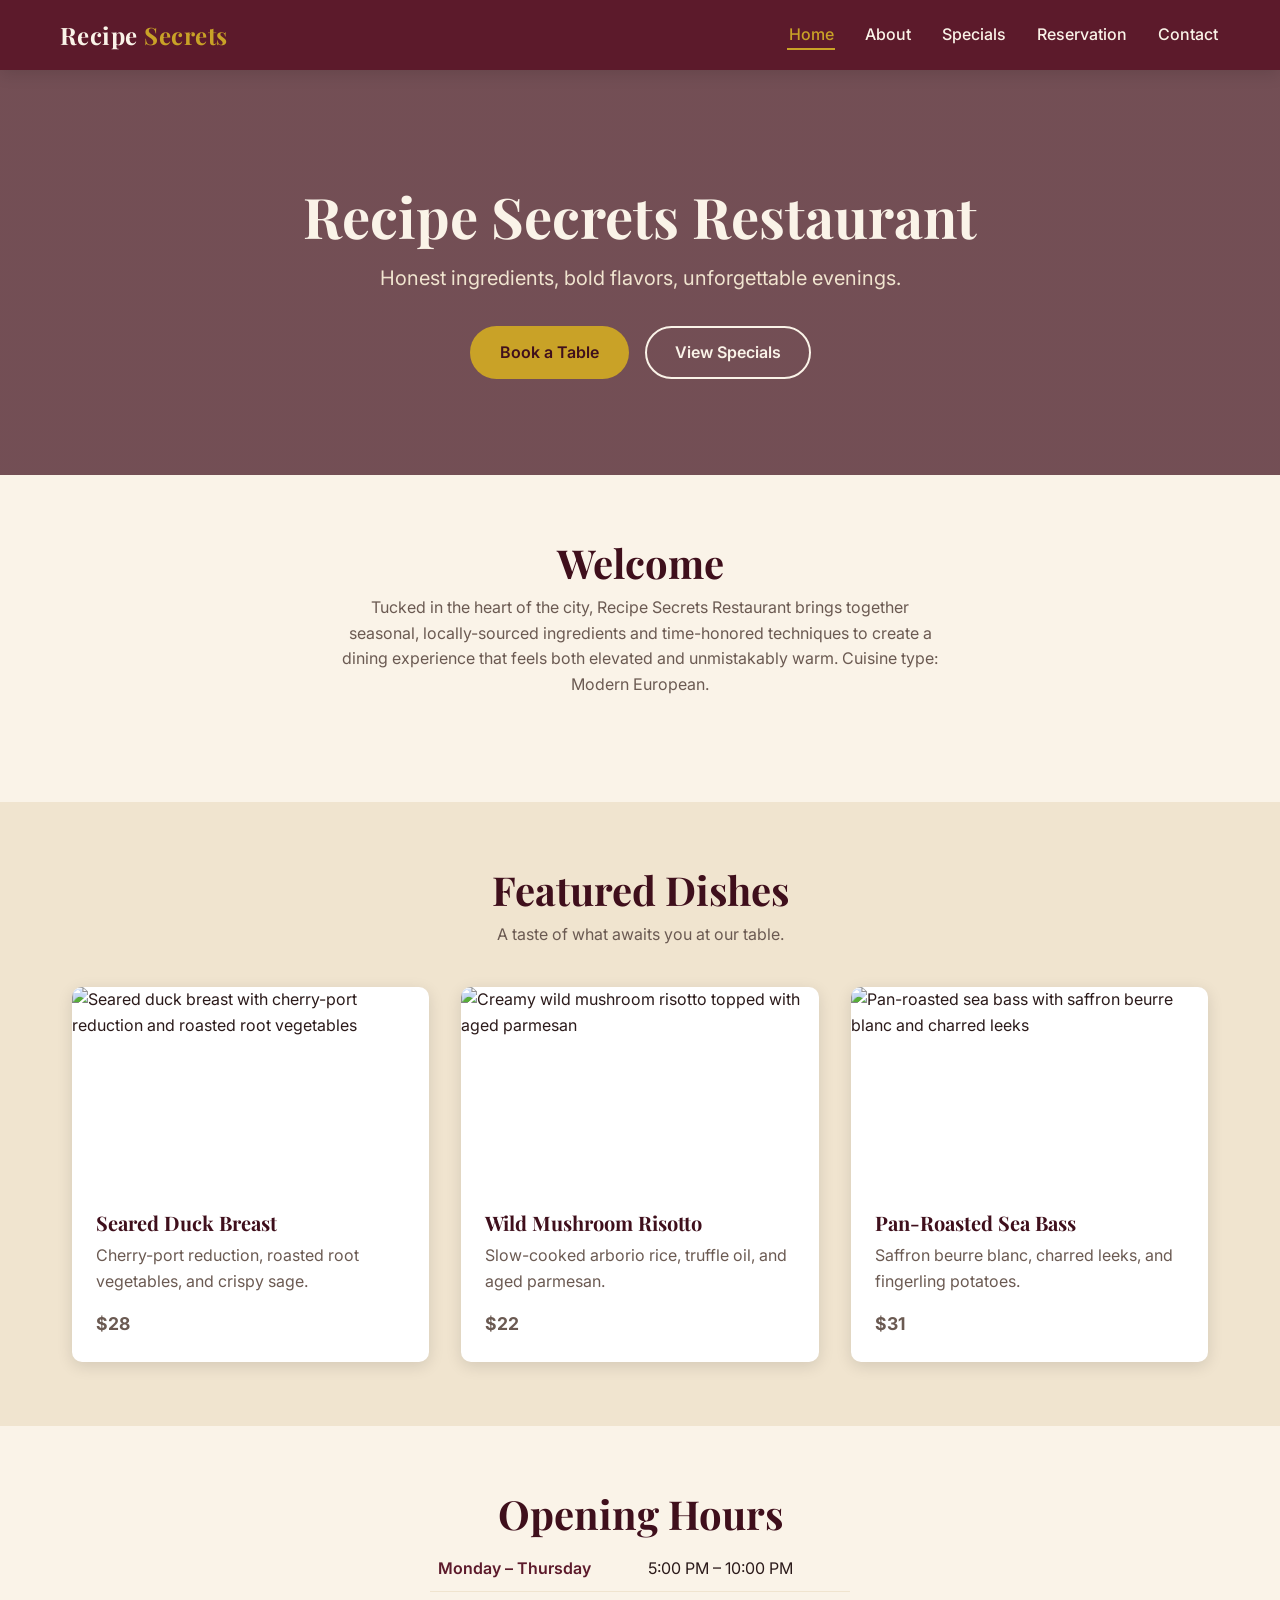
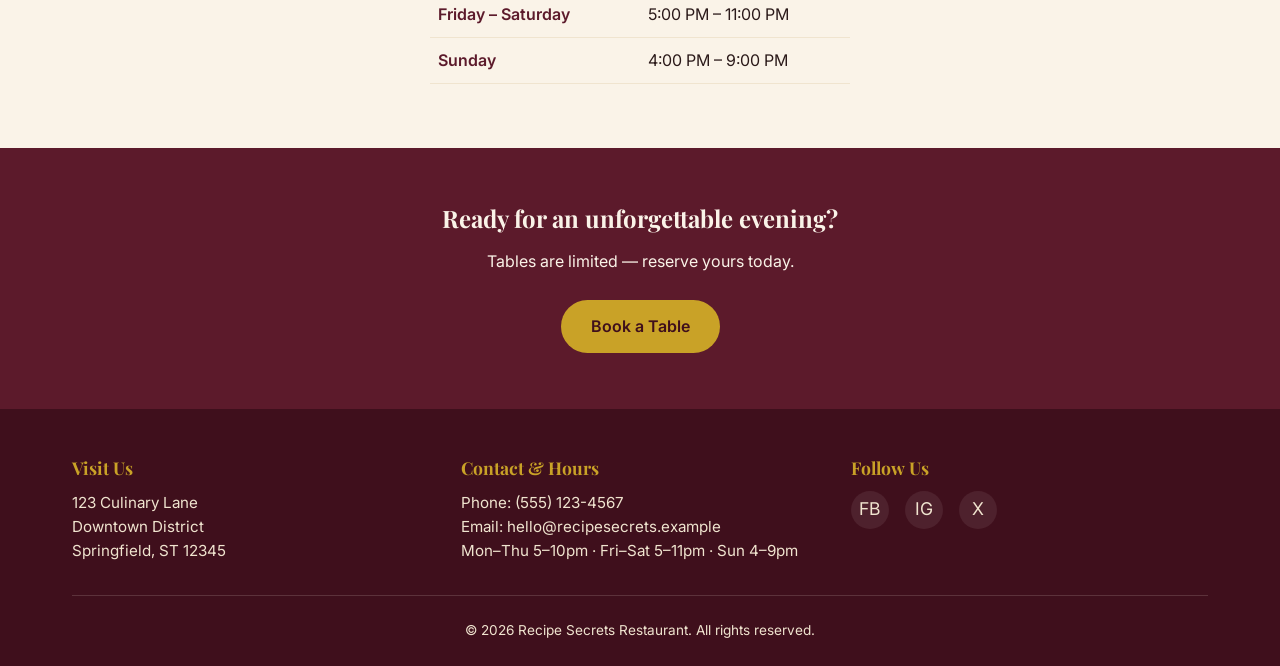
==== index.html @ 724ade4c "Initial commit: Recipe Secrets Restaurant website Add 5-page static site (home, about, specials, res" ====
<!DOCTYPE html>
<html lang="en">
<head>
  <meta charset="UTF-8" />
  <meta name="viewport" content="width=device-width, initial-scale=1.0" />
  <title>Recipe Secrets Restaurant | Fine Dining & Reservations</title>
  <meta
    name="description"
    content="Recipe Secrets Restaurant offers warm, upscale dining with seasonal dishes. View our specials, book a table, or learn our story."
  />
  <link rel="icon" href="data:image/svg+xml,<svg xmlns=%22http://www.w3.org/2000/svg%22 viewBox=%220 0 100 100%22><text y=%22.9em%22 font-size=%2290%22>🍽️</text></svg>" />
  <!-- TODO: replace favicon placeholder with a real brand icon (favicon.ico in root) -->
  <link rel="preconnect" href="https://fonts.googleapis.com" />
  <link rel="preconnect" href="https://fonts.gstatic.com" crossorigin />
  <link
    href="https://fonts.googleapis.com/css2?family=Playfair+Display:wght@600;700&family=Inter:wght@400;500;600;700&display=swap"
    rel="stylesheet"
  />
  <link rel="stylesheet" href="css/styles.css" />
</head>
<body>
  <a class="skip-link" href="#main-content">Skip to main content</a>

  <header class="site-header">
    <div class="nav-wrapper">
      <a href="index.html" class="logo">Recipe <span>Secrets</span></a>
      <button class="nav-toggle" aria-label="Toggle navigation menu" aria-expanded="false" aria-controls="main-nav">
        <span class="bar"></span>
        <span class="bar"></span>
        <span class="bar"></span>
      </button>
      <nav class="main-nav" id="main-nav" aria-label="Primary">
        <ul>
          <li><a href="index.html" aria-current="page">Home</a></li>
          <li><a href="about.html">About</a></li>
          <li><a href="specials.html">Specials</a></li>
          <li><a href="reservation.html">Reservation</a></li>
          <li><a href="contact.html">Contact</a></li>
        </ul>
      </nav>
    </div>
    <div class="nav-backdrop"></div>
  </header>

  <main id="main-content">
    <!-- Hero -->
    <section class="hero">
      <div class="hero-content">
        <h1>Recipe Secrets Restaurant</h1>
        <p class="tagline"><!-- TODO: replace --> Honest ingredients, bold flavors, unforgettable evenings.</p>
        <div class="hero-actions">
          <a href="reservation.html" class="btn btn-primary">Book a Table</a>
          <a href="specials.html" class="btn btn-secondary">View Specials</a>
        </div>
      </div>
    </section>

    <!-- Intro -->
    <section>
      <div class="container">
        <h2 class="section-title">Welcome</h2>
        <p class="section-subtitle">
          <!-- TODO: replace -->
          Tucked in the heart of the city, Recipe Secrets Restaurant brings together seasonal, locally-sourced
          ingredients and time-honored techniques to create a dining experience that feels both elevated and
          unmistakably warm. Cuisine type: <!-- TODO: replace --> Modern European.
        </p>
      </div>
    </section>

    <!-- Featured dishes -->
    <section class="alt-bg">
      <div class="container">
        <h2 class="section-title">Featured Dishes</h2>
        <p class="section-subtitle">A taste of what awaits you at our table.</p>
        <div class="card-grid">
          <article class="card">
            <img
              src="https://images.unsplash.com/photo-1544025162-d76694265947?auto=format&fit=crop&w=800&q=80"
              alt="Seared duck breast with cherry-port reduction and roasted root vegetables"
              loading="lazy"
            />
            <div class="card-body">
              <h3>Seared Duck Breast</h3>
              <p>Cherry-port reduction, roasted root vegetables, and crispy sage.</p>
              <p class="card-price">$28</p>
            </div>
          </article>
          <article class="card">
            <img
              src="https://images.unsplash.com/photo-1476124369491-e7addf5db371?auto=format&fit=crop&w=800&q=80"
              alt="Creamy wild mushroom risotto topped with aged parmesan"
              loading="lazy"
            />
            <div class="card-body">
              <h3>Wild Mushroom Risotto</h3>
              <p>Slow-cooked arborio rice, truffle oil, and aged parmesan.</p>
              <p class="card-price">$22</p>
            </div>
          </article>
          <article class="card">
            <img
              src="https://images.unsplash.com/photo-1467003909585-2f8a72700288?auto=format&fit=crop&w=800&q=80"
              alt="Pan-roasted sea bass with saffron beurre blanc and charred leeks"
              loading="lazy"
            />
            <div class="card-body">
              <h3>Pan-Roasted Sea Bass</h3>
              <p>Saffron beurre blanc, charred leeks, and fingerling potatoes.</p>
              <p class="card-price">$31</p>
            </div>
          </article>
        </div>
      </div>
    </section>

    <!-- Opening hours -->
    <section>
      <div class="container">
        <h2 class="section-title">Opening Hours</h2>
        <table class="hours-table">
          <tbody>
            <!-- TODO: replace -->
            <tr><th>Monday – Thursday</th><td>5:00 PM – 10:00 PM</td></tr>
            <tr><th>Friday – Saturday</th><td>5:00 PM – 11:00 PM</td></tr>
            <tr><th>Sunday</th><td>4:00 PM – 9:00 PM</td></tr>
          </tbody>
        </table>
      </div>
    </section>

    <!-- CTA -->
    <section class="cta-band">
      <h2>Ready for an unforgettable evening?</h2>
      <p>Tables are limited — reserve yours today.</p>
      <br />
      <a href="reservation.html" class="btn btn-primary">Book a Table</a>
    </section>
  </main>

  <footer class="site-footer">
    <div class="container">
      <div class="footer-grid">
        <div>
          <h3>Visit Us</h3>
          <!-- TODO: replace -->
          <address>
            123 Culinary Lane<br />
            Downtown District<br />
            Springfield, ST 12345
          </address>
        </div>
        <div>
          <h3>Contact & Hours</h3>
          <!-- TODO: replace -->
          <p>Phone: (555) 123-4567</p>
          <p>Email: hello@recipesecrets.example</p>
          <p>Mon–Thu 5–10pm · Fri–Sat 5–11pm · Sun 4–9pm</p>
        </div>
        <div>
          <h3>Follow Us</h3>
          <div class="social-links">
            <!-- TODO: replace with real social links -->
            <a href="#" aria-label="Facebook">FB</a>
            <a href="#" aria-label="Instagram">IG</a>
            <a href="#" aria-label="Twitter / X">X</a>
          </div>
        </div>
      </div>
      <div class="footer-bottom">
        <p>&copy; <span id="copyright-year">2026</span> Recipe Secrets Restaurant. All rights reserved.</p>
      </div>
    </div>
  </footer>

  <script src="js/main.js"></script>
</body>
</html>
---- css/styles.css ----
/* =========================================================
   Recipe Secrets Restaurant — shared stylesheet
   Palette: deep burgundy, cream, gold accent
   Headings: Playfair Display (serif) | Body: Inter (sans-serif)
   ========================================================= */

:root {
  --color-burgundy: #5c1a2b;
  --color-burgundy-dark: #3f0f1c;
  --color-cream: #faf3e8;
  --color-cream-dark: #f0e4cf;
  --color-gold: #c9a227;
  --color-gold-light: #e3c767;
  --color-text: #2b1a1a;
  --color-text-light: #6b5a52;
  --color-white: #ffffff;

  --font-heading: "Playfair Display", Georgia, serif;
  --font-body: "Inter", Arial, sans-serif;

  --max-width: 1200px;
  --radius: 10px;
  --shadow: 0 4px 16px rgba(0, 0, 0, 0.12);
}

/* ---------- Reset ---------- */
* {
  margin: 0;
  padding: 0;
  box-sizing: border-box;
}

html {
  scroll-behavior: smooth;
}

body {
  font-family: var(--font-body);
  color: var(--color-text);
  background-color: var(--color-cream);
  line-height: 1.6;
}

img {
  max-width: 100%;
  display: block;
}

a {
  color: inherit;
  text-decoration: none;
}

ul {
  list-style: none;
}

h1,
h2,
h3,
h4 {
  font-family: var(--font-heading);
  line-height: 1.2;
  color: var(--color-burgundy-dark);
}

.container {
  max-width: var(--max-width);
  margin: 0 auto;
  padding: 0 1.25rem;
}

/* ---------- Skip link (accessibility) ---------- */
.skip-link {
  position: absolute;
  left: -999px;
  top: 0;
  background: var(--color-gold);
  color: var(--color-burgundy-dark);
  padding: 0.5rem 1rem;
  z-index: 1000;
  font-weight: 600;
}

.skip-link:focus {
  left: 0;
}

/* ---------- Buttons ---------- */
.btn {
  display: inline-block;
  padding: 0.75rem 1.75rem;
  border-radius: 999px;
  font-weight: 600;
  font-family: var(--font-body);
  border: 2px solid transparent;
  cursor: pointer;
  transition: transform 0.15s ease, box-shadow 0.15s ease, background-color 0.15s ease, color 0.15s ease;
  font-size: 1rem;
}

.btn:hover,
.btn:focus-visible {
  transform: translateY(-2px);
  box-shadow: var(--shadow);
}

.btn-primary {
  background-color: var(--color-gold);
  color: var(--color-burgundy-dark);
}

.btn-primary:hover,
.btn-primary:focus-visible {
  background-color: var(--color-gold-light);
}

.btn-secondary {
  background-color: transparent;
  border-color: var(--color-cream);
  color: var(--color-cream);
}

.btn-secondary:hover,
.btn-secondary:focus-visible {
  background-color: var(--color-cream);
  color: var(--color-burgundy-dark);
}

/* ---------- Header / Nav ---------- */
.site-header {
  background-color: var(--color-burgundy);
  position: sticky;
  top: 0;
  z-index: 500;
  box-shadow: var(--shadow);
}

.nav-wrapper {
  display: flex;
  align-items: center;
  justify-content: space-between;
  padding: 1rem 1.25rem;
  max-width: var(--max-width);
  margin: 0 auto;
}

.logo {
  font-family: var(--font-heading);
  font-size: 1.5rem;
  color: var(--color-cream);
  font-weight: 700;
  letter-spacing: 0.02em;
}

.logo span {
  color: var(--color-gold);
}

.nav-toggle {
  display: none;
  flex-direction: column;
  justify-content: center;
  gap: 5px;
  background: none;
  border: none;
  cursor: pointer;
  padding: 0.5rem;
  z-index: 600;
}

.nav-toggle .bar {
  width: 26px;
  height: 3px;
  background-color: var(--color-cream);
  border-radius: 2px;
  transition: transform 0.2s ease, opacity 0.2s ease;
}

.nav-toggle[aria-expanded="true"] .bar:nth-child(1) {
  transform: translateY(8px) rotate(45deg);
}

.nav-toggle[aria-expanded="true"] .bar:nth-child(2) {
  opacity: 0;
}

.nav-toggle[aria-expanded="true"] .bar:nth-child(3) {
  transform: translateY(-8px) rotate(-45deg);
}

.main-nav ul {
  display: flex;
  gap: 1.75rem;
}

.main-nav a {
  color: var(--color-cream);
  font-weight: 500;
  padding: 0.25rem 0.1rem;
  border-bottom: 2px solid transparent;
  transition: border-color 0.15s ease, color 0.15s ease;
}

.main-nav a:hover,
.main-nav a:focus-visible {
  color: var(--color-gold-light);
}

.main-nav a[aria-current="page"] {
  color: var(--color-gold);
  border-bottom-color: var(--color-gold);
}

@media (max-width: 767px) {
  .nav-toggle {
    display: flex;
  }

  .main-nav {
    position: fixed;
    top: 0;
    right: 0;
    height: 100vh;
    width: min(75vw, 300px);
    background-color: var(--color-burgundy-dark);
    transform: translateX(100%);
    transition: transform 0.25s ease;
    padding: 5rem 1.5rem 2rem;
  }

  .main-nav.is-open {
    transform: translateX(0);
  }

  .main-nav ul {
    flex-direction: column;
    gap: 1.5rem;
  }

  .nav-backdrop {
    position: fixed;
    inset: 0;
    background: rgba(0, 0, 0, 0.5);
    opacity: 0;
    pointer-events: none;
    transition: opacity 0.25s ease;
    z-index: 400;
  }

  .nav-backdrop.is-visible {
    opacity: 1;
    pointer-events: auto;
  }
}

/* ---------- Hero ---------- */
.hero {
  position: relative;
  color: var(--color-cream);
  background: linear-gradient(rgba(63, 15, 28, 0.72), rgba(63, 15, 28, 0.72)),
    url("https://images.unsplash.com/photo-1517248135467-4c7edcad34c4?auto=format&fit=crop&w=1600&q=80") center/cover
      no-repeat;
  padding: 7rem 1.25rem 6rem;
  text-align: center;
}

.hero-content {
  max-width: 700px;
  margin: 0 auto;
}

.hero h1 {
  font-size: clamp(2.25rem, 6vw, 3.5rem);
  color: var(--color-cream);
  margin-bottom: 0.75rem;
}

.hero .tagline {
  font-size: 1.25rem;
  margin-bottom: 2rem;
  color: var(--color-cream-dark);
}

.hero-actions {
  display: flex;
  gap: 1rem;
  justify-content: center;
  flex-wrap: wrap;
}

.page-hero {
  padding: 5rem 1.25rem 4rem;
}

.page-hero h1 {
  color: var(--color-cream);
}

/* ---------- Sections ---------- */
section {
  padding: 4rem 0;
}

.section-title {
  text-align: center;
  font-size: clamp(1.75rem, 4vw, 2.5rem);
  margin-bottom: 0.5rem;
}

.section-subtitle {
  text-align: center;
  color: var(--color-text-light);
  max-width: 600px;
  margin: 0 auto 2.5rem;
}

.alt-bg {
  background-color: var(--color-cream-dark);
}

/* ---------- Cards grid (featured dishes / specials) ---------- */
.card-grid {
  display: grid;
  grid-template-columns: repeat(auto-fit, minmax(260px, 1fr));
  gap: 2rem;
}

.card {
  background-color: var(--color-white);
  border-radius: var(--radius);
  overflow: hidden;
  box-shadow: var(--shadow);
  display: flex;
  flex-direction: column;
}

.card img {
  height: 200px;
  width: 100%;
  object-fit: cover;
}

.card-body {
  padding: 1.5rem;
  flex: 1;
  display: flex;
  flex-direction: column;
}

.card-body h3 {
  font-size: 1.25rem;
  margin-bottom: 0.5rem;
}

.card-body p {
  color: var(--color-text-light);
  flex: 1;
}

.card-price {
  font-weight: 700;
  color: var(--color-burgundy);
  font-size: 1.1rem;
  margin-top: 1rem;
}

.tags {
  display: flex;
  gap: 0.4rem;
  margin-top: 0.75rem;
  flex-wrap: wrap;
}

.tag {
  font-size: 0.75rem;
  font-weight: 700;
  padding: 0.2rem 0.55rem;
  border-radius: 999px;
  background-color: var(--color-cream-dark);
  color: var(--color-burgundy);
  border: 1px solid var(--color-gold);
}

/* ---------- Opening hours table ---------- */
.hours-table {
  max-width: 420px;
  margin: 0 auto;
  width: 100%;
  border-collapse: collapse;
}

.hours-table th,
.hours-table td {
  padding: 0.6rem 0.5rem;
  text-align: left;
  border-bottom: 1px solid var(--color-cream-dark);
}

.hours-table th {
  width: 50%;
  font-weight: 600;
  color: var(--color-burgundy);
}

/* ---------- CTA band ---------- */
.cta-band {
  background-color: var(--color-burgundy);
  color: var(--color-cream);
  text-align: center;
  padding: 3.5rem 1.25rem;
}

.cta-band h2 {
  color: var(--color-cream);
  margin-bottom: 1rem;
}

/* ---------- About page ---------- */
.story-grid {
  display: grid;
  grid-template-columns: 1fr;
  gap: 2rem;
  align-items: center;
}

@media (min-width: 768px) {
  .story-grid {
    grid-template-columns: 1fr 1fr;
  }
}

.story-grid img {
  border-radius: var(--radius);
  box-shadow: var(--shadow);
}

.team-grid {
  display: grid;
  grid-template-columns: repeat(auto-fit, minmax(220px, 1fr));
  gap: 2rem;
  text-align: center;
}

.team-grid img {
  width: 160px;
  height: 160px;
  object-fit: cover;
  border-radius: 50%;
  margin: 0 auto 1rem;
  box-shadow: var(--shadow);
}

.philosophy-list {
  display: grid;
  grid-template-columns: repeat(auto-fit, minmax(220px, 1fr));
  gap: 1.5rem;
  margin-top: 2rem;
}

.philosophy-list .card-body {
  padding: 1.5rem;
  background-color: var(--color-white);
  border-radius: var(--radius);
  box-shadow: var(--shadow);
}

/* ---------- Forms ---------- */
.form-wrapper {
  max-width: 640px;
  margin: 0 auto;
  background-color: var(--color-white);
  padding: 2rem;
  border-radius: var(--radius);
  box-shadow: var(--shadow);
}

.form-row {
  display: grid;
  grid-template-columns: 1fr;
  gap: 1.25rem;
  margin-bottom: 1.25rem;
}

@media (min-width: 600px) {
  .form-row.two-col {
    grid-template-columns: 1fr 1fr;
  }
}

.form-field {
  display: flex;
  flex-direction: column;
  gap: 0.4rem;
}

.form-field label {
  font-weight: 600;
  font-size: 0.95rem;
}

.form-field .required {
  color: var(--color-burgundy);
}

.form-field input,
.form-field select,
.form-field textarea {
  font-family: var(--font-body);
  font-size: 1rem;
  padding: 0.65rem 0.75rem;
  border: 1px solid #cbb9a0;
  border-radius: 6px;
  background-color: var(--color-cream);
  color: var(--color-text);
}

.form-field input:focus,
.form-field select:focus,
.form-field textarea:focus {
  outline: 2px solid var(--color-gold);
  outline-offset: 1px;
  border-color: var(--color-gold);
}

.form-field textarea {
  resize: vertical;
  min-height: 110px;
}

.error-message {
  color: #a3261b;
  font-size: 0.85rem;
  min-height: 1.1em;
}

.form-field.has-error input,
.form-field.has-error select,
.form-field.has-error textarea {
  border-color: #a3261b;
}

.form-success {
  display: none;
  background-color: #e4f3e4;
  border: 1px solid #2e7d32;
  color: #1b4d1e;
  padding: 1rem 1.25rem;
  border-radius: 8px;
  margin-bottom: 1.25rem;
  font-weight: 600;
}

.form-success.is-visible {
  display: block;
}

.form-note {
  font-size: 0.85rem;
  color: var(--color-text-light);
  margin-top: 1rem;
}

/* ---------- Contact page ---------- */
.contact-grid {
  display: grid;
  grid-template-columns: 1fr;
  gap: 2.5rem;
}

@media (min-width: 900px) {
  .contact-grid {
    grid-template-columns: 1fr 1fr;
  }
}

.contact-info-list li {
  display: flex;
  gap: 0.75rem;
  margin-bottom: 1rem;
  align-items: flex-start;
}

.contact-info-list .icon {
  font-size: 1.25rem;
  color: var(--color-gold);
  flex-shrink: 0;
}

.map-frame {
  width: 100%;
  border: 0;
  border-radius: var(--radius);
  min-height: 260px;
  box-shadow: var(--shadow);
}

/* ---------- Footer ---------- */
.site-footer {
  background-color: var(--color-burgundy-dark);
  color: var(--color-cream-dark);
  padding: 3rem 0 1.5rem;
}

.footer-grid {
  display: grid;
  grid-template-columns: 1fr;
  gap: 2rem;
  margin-bottom: 2rem;
}

@media (min-width: 640px) {
  .footer-grid {
    grid-template-columns: repeat(3, 1fr);
  }
}

.footer-grid h3 {
  color: var(--color-gold);
  font-size: 1.1rem;
  margin-bottom: 0.75rem;
}

.footer-grid p,
.footer-grid address {
  font-style: normal;
  color: var(--color-cream-dark);
  font-size: 0.95rem;
}

.social-links {
  display: flex;
  gap: 1rem;
  margin-top: 0.5rem;
}

.social-links a {
  display: inline-flex;
  align-items: center;
  justify-content: center;
  width: 38px;
  height: 38px;
  border-radius: 50%;
  background-color: rgba(250, 243, 232, 0.08);
  font-size: 1.1rem;
  transition: background-color 0.15s ease;
}

.social-links a:hover,
.social-links a:focus-visible {
  background-color: var(--color-gold);
  color: var(--color-burgundy-dark);
}

.footer-bottom {
  text-align: center;
  border-top: 1px solid rgba(250, 243, 232, 0.15);
  padding-top: 1.5rem;
  font-size: 0.85rem;
  color: var(--color-cream-dark);
}

/* ---------- Utility ---------- */
.visually-hidden {
  position: absolute;
  width: 1px;
  height: 1px;
  overflow: hidden;
  clip: rect(0 0 0 0);
  white-space: nowrap;
}

@media (min-width: 1280px) {
  .container {
    padding: 0 2rem;
  }
}
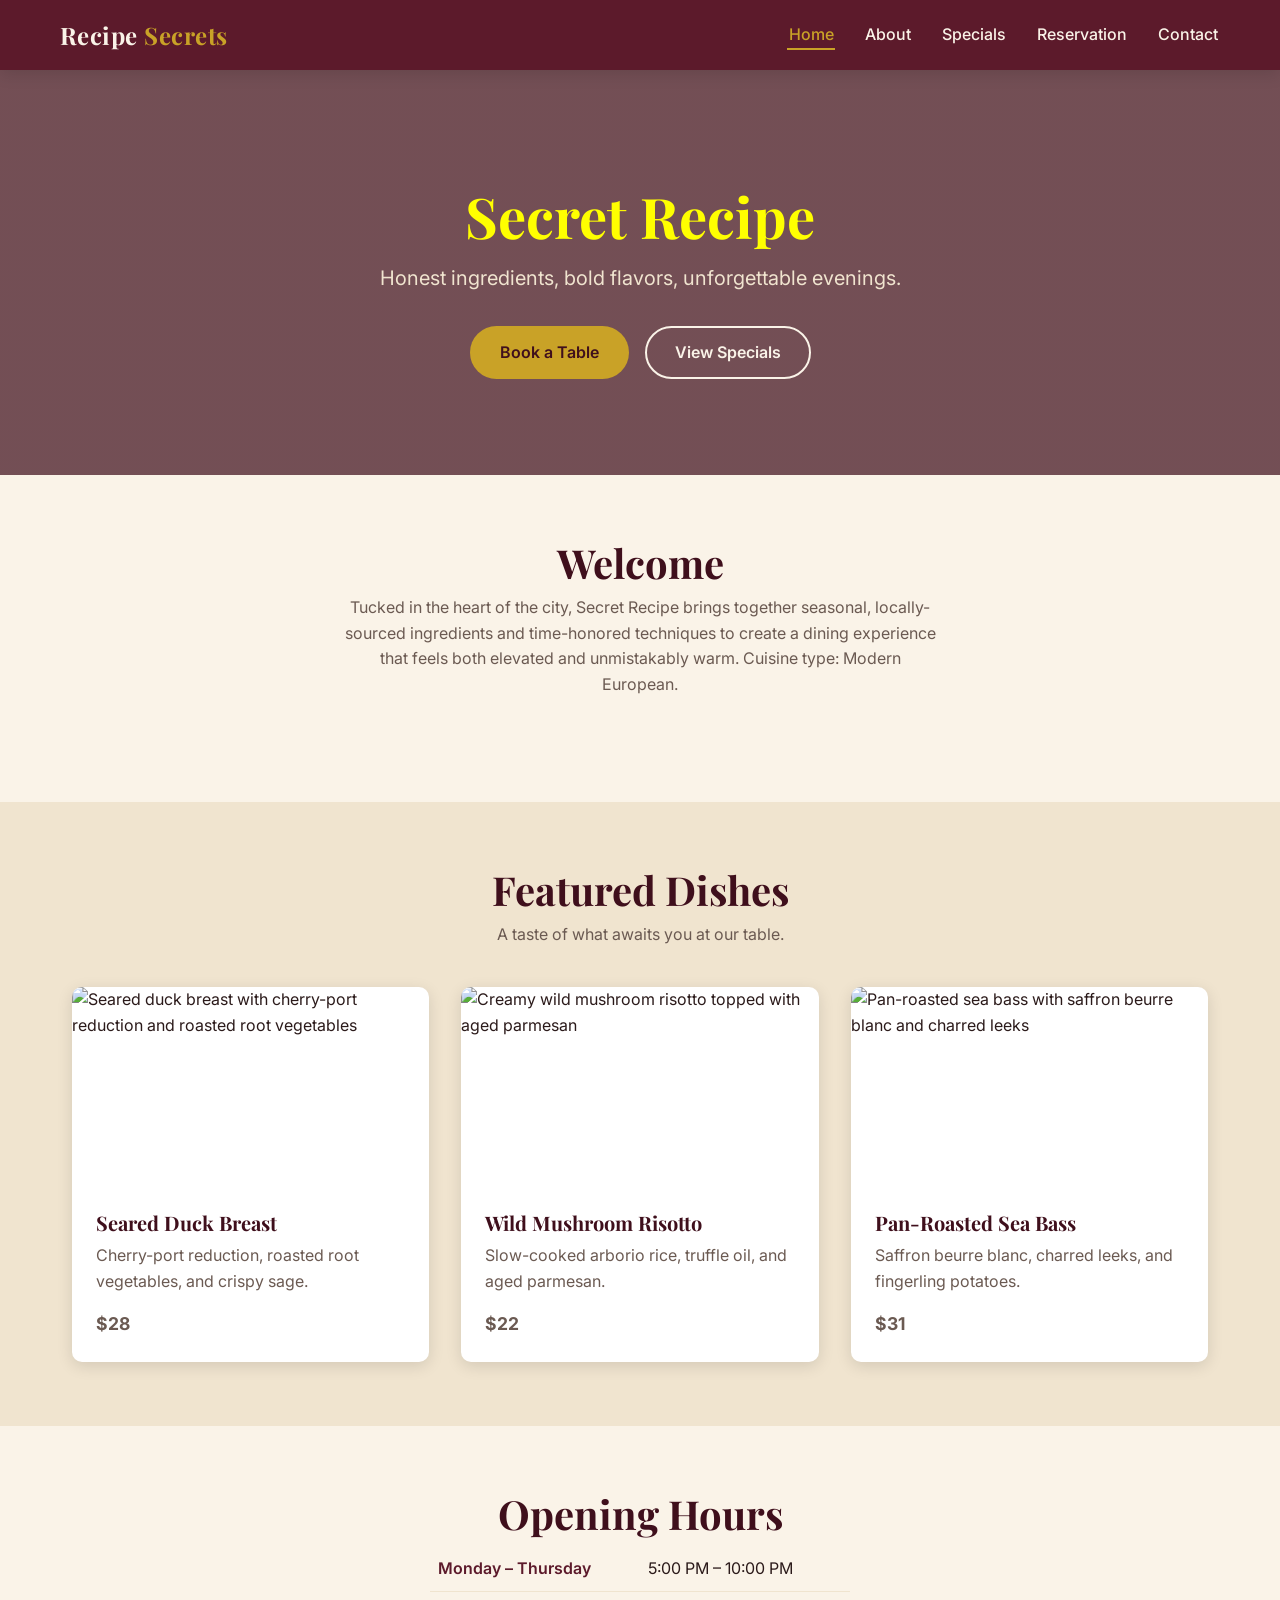
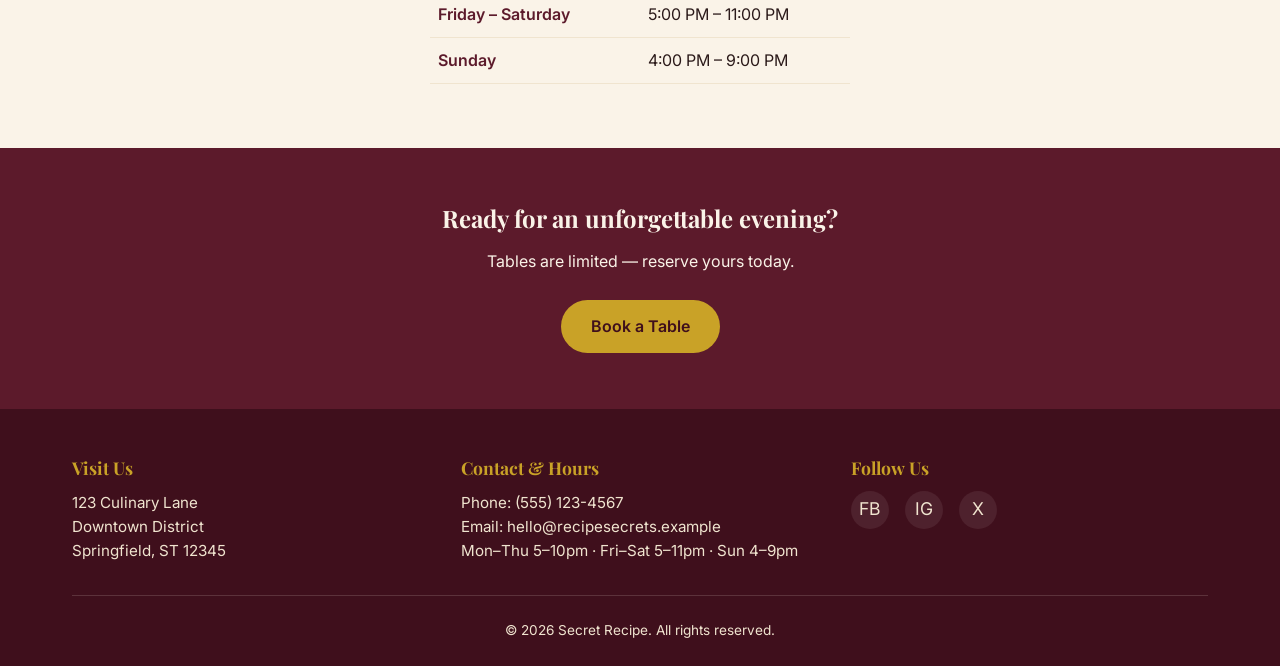
==== commit 2e42892e: "Rename restaurant to Secret Recipe and color hero heading yellow Co-Authored-By: Claude Sonnet 5 <no" ====
--- a/index.html
+++ b/index.html
@@ -3,10 +3,10 @@
 <head>
   <meta charset="UTF-8" />
   <meta name="viewport" content="width=device-width, initial-scale=1.0" />
-  <title>Recipe Secrets Restaurant | Fine Dining & Reservations</title>
+  <title>Secret Recipe | Fine Dining & Reservations</title>
   <meta
     name="description"
-    content="Recipe Secrets Restaurant offers warm, upscale dining with seasonal dishes. View our specials, book a table, or learn our story."
+    content="Secret Recipe offers warm, upscale dining with seasonal dishes. View our specials, book a table, or learn our story."
   />
   <link rel="icon" href="data:image/svg+xml,<svg xmlns=%22http://www.w3.org/2000/svg%22 viewBox=%220 0 100 100%22><text y=%22.9em%22 font-size=%2290%22>🍽️</text></svg>" />
   <!-- TODO: replace favicon placeholder with a real brand icon (favicon.ico in root) -->
@@ -46,7 +46,7 @@
     <!-- Hero -->
     <section class="hero">
       <div class="hero-content">
-        <h1>Recipe Secrets Restaurant</h1>
+        <h1 style="color: yellow;">Secret Recipe</h1>
         <p class="tagline"><!-- TODO: replace --> Honest ingredients, bold flavors, unforgettable evenings.</p>
         <div class="hero-actions">
           <a href="reservation.html" class="btn btn-primary">Book a Table</a>
@@ -61,7 +61,7 @@
         <h2 class="section-title">Welcome</h2>
         <p class="section-subtitle">
           <!-- TODO: replace -->
-          Tucked in the heart of the city, Recipe Secrets Restaurant brings together seasonal, locally-sourced
+          Tucked in the heart of the city, Secret Recipe brings together seasonal, locally-sourced
           ingredients and time-honored techniques to create a dining experience that feels both elevated and
           unmistakably warm. Cuisine type: <!-- TODO: replace --> Modern European.
         </p>
@@ -168,7 +168,7 @@
         </div>
       </div>
       <div class="footer-bottom">
-        <p>&copy; <span id="copyright-year">2026</span> Recipe Secrets Restaurant. All rights reserved.</p>
+        <p>&copy; <span id="copyright-year">2026</span> Secret Recipe. All rights reserved.</p>
       </div>
     </div>
   </footer>
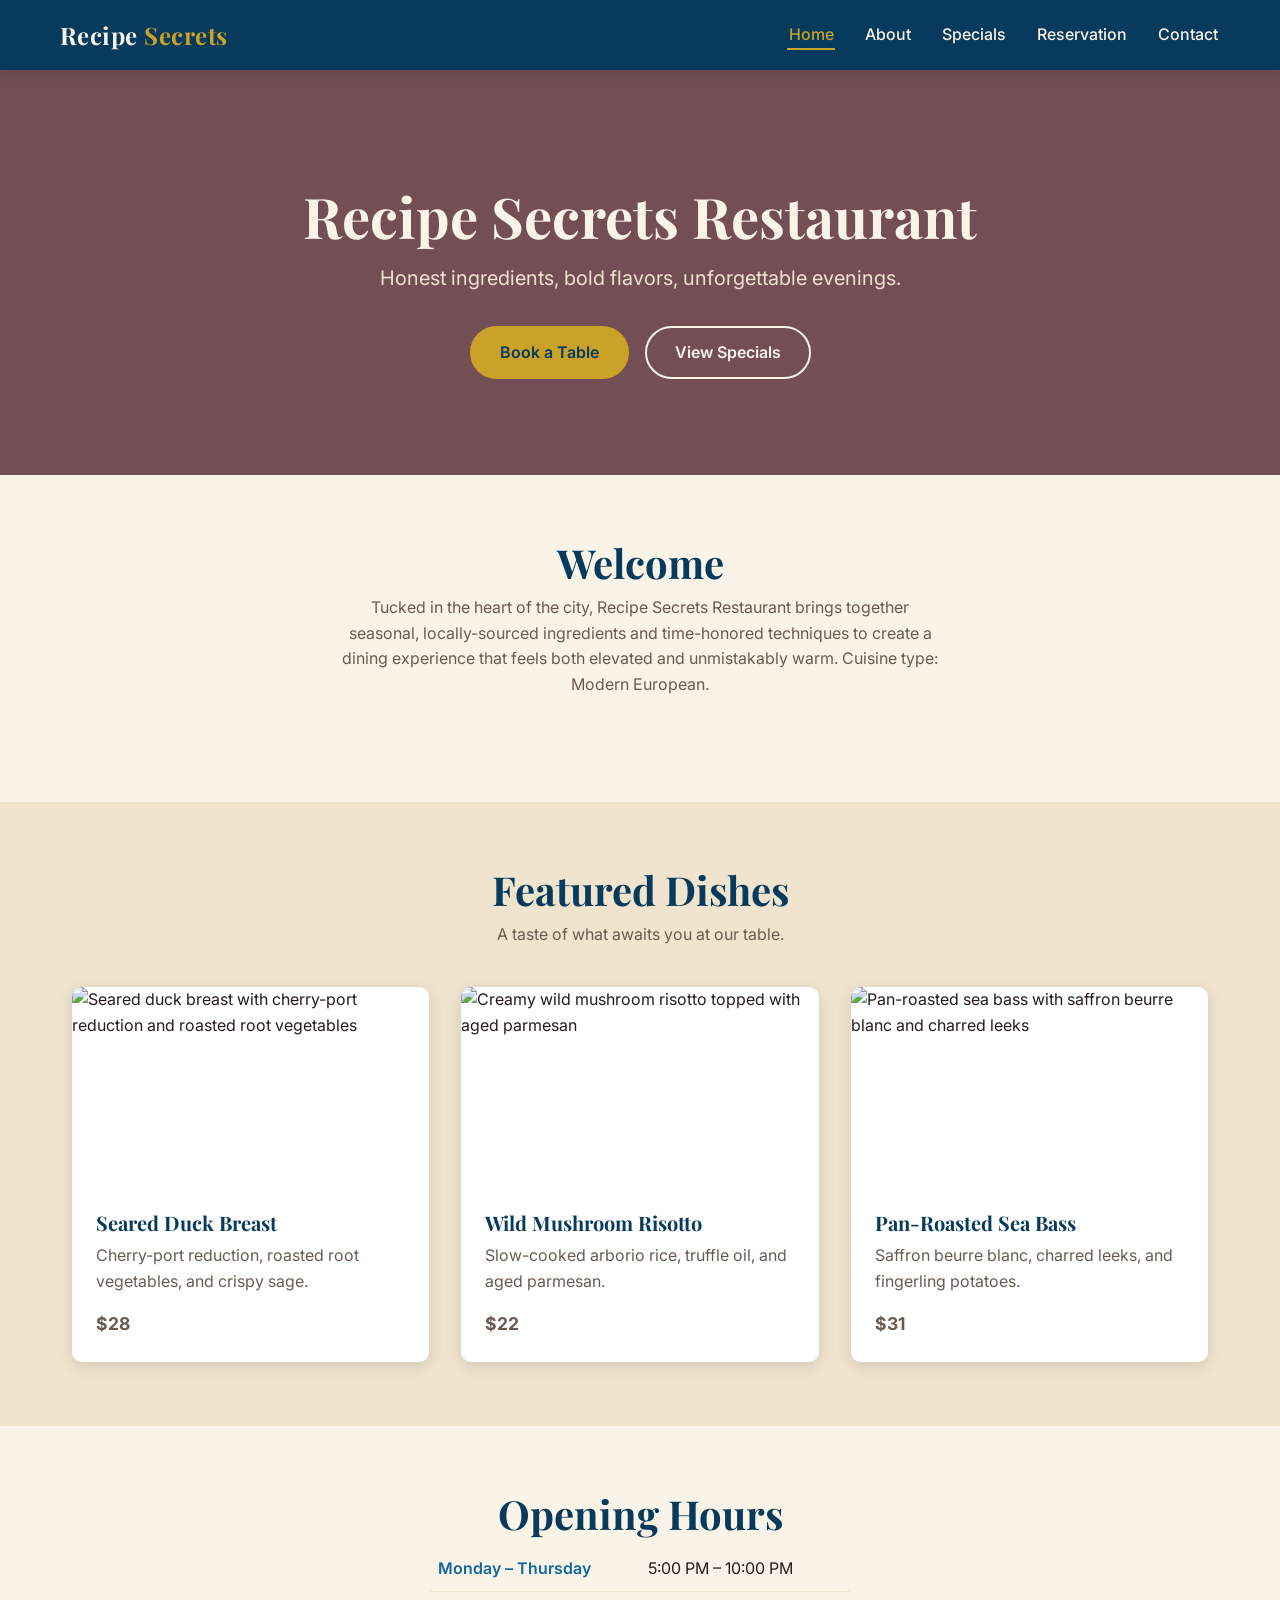
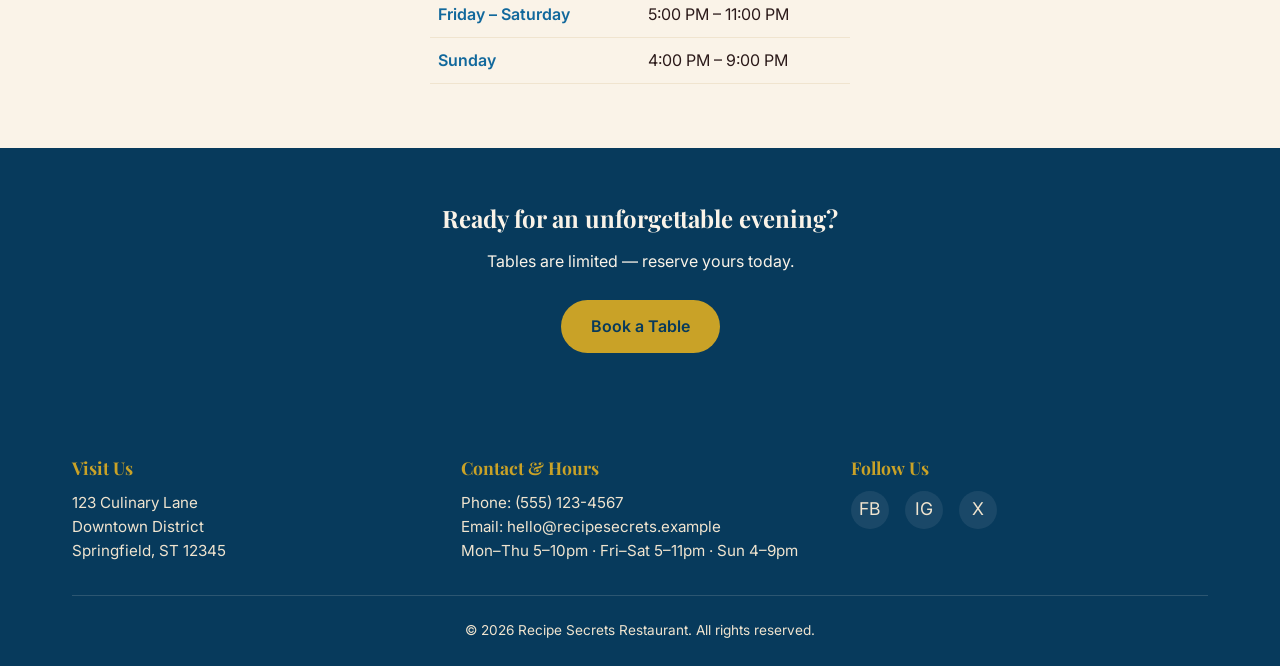
==== commit 5b95e979: "Revert "Rename restaurant to Secret Recipe and color hero heading yellow" This reverts commit 2e4289" ====
--- a/index.html
+++ b/index.html
@@ -3,10 +3,10 @@
 <head>
   <meta charset="UTF-8" />
   <meta name="viewport" content="width=device-width, initial-scale=1.0" />
-  <title>Secret Recipe | Fine Dining & Reservations</title>
+  <title>Recipe Secrets Restaurant | Fine Dining & Reservations</title>
   <meta
     name="description"
-    content="Secret Recipe offers warm, upscale dining with seasonal dishes. View our specials, book a table, or learn our story."
+    content="Recipe Secrets Restaurant offers warm, upscale dining with seasonal dishes. View our specials, book a table, or learn our story."
   />
   <link rel="icon" href="data:image/svg+xml,<svg xmlns=%22http://www.w3.org/2000/svg%22 viewBox=%220 0 100 100%22><text y=%22.9em%22 font-size=%2290%22>🍽️</text></svg>" />
   <!-- TODO: replace favicon placeholder with a real brand icon (favicon.ico in root) -->
@@ -46,7 +46,7 @@
     <!-- Hero -->
     <section class="hero">
       <div class="hero-content">
-        <h1 style="color: yellow;">Secret Recipe</h1>
+        <h1>Recipe Secrets Restaurant</h1>
         <p class="tagline"><!-- TODO: replace --> Honest ingredients, bold flavors, unforgettable evenings.</p>
         <div class="hero-actions">
           <a href="reservation.html" class="btn btn-primary">Book a Table</a>
@@ -61,7 +61,7 @@
         <h2 class="section-title">Welcome</h2>
         <p class="section-subtitle">
           <!-- TODO: replace -->
-          Tucked in the heart of the city, Secret Recipe brings together seasonal, locally-sourced
+          Tucked in the heart of the city, Recipe Secrets Restaurant brings together seasonal, locally-sourced
           ingredients and time-honored techniques to create a dining experience that feels both elevated and
           unmistakably warm. Cuisine type: <!-- TODO: replace --> Modern European.
         </p>
@@ -168,7 +168,7 @@
         </div>
       </div>
       <div class="footer-bottom">
-        <p>&copy; <span id="copyright-year">2026</span> Secret Recipe. All rights reserved.</p>
+        <p>&copy; <span id="copyright-year">2026</span> Recipe Secrets Restaurant. All rights reserved.</p>
       </div>
     </div>
   </footer>
--- a/css/styles.css
+++ b/css/styles.css
@@ -1,12 +1,12 @@
 /* =========================================================
    Recipe Secrets Restaurant — shared stylesheet
-   Palette: deep burgundy, cream, gold accent
+   Palette: bright light blue, cream, gold accent
    Headings: Playfair Display (serif) | Body: Inter (sans-serif)
    ========================================================= */
 
 :root {
-  --color-burgundy: #5c1a2b;
-  --color-burgundy-dark: #3f0f1c;
+  --color-blue: #11689c;
+  --color-blue-dark: #073a5c;
   --color-cream: #faf3e8;
   --color-cream-dark: #f0e4cf;
   --color-gold: #c9a227;
@@ -61,7 +61,7 @@
 h4 {
   font-family: var(--font-heading);
   line-height: 1.2;
-  color: var(--color-burgundy-dark);
+  color: var(--color-blue-dark);
 }
 
 .container {
@@ -76,7 +76,7 @@
   left: -999px;
   top: 0;
   background: var(--color-gold);
-  color: var(--color-burgundy-dark);
+  color: var(--color-blue-dark);
   padding: 0.5rem 1rem;
   z-index: 1000;
   font-weight: 600;
@@ -107,7 +107,7 @@
 
 .btn-primary {
   background-color: var(--color-gold);
-  color: var(--color-burgundy-dark);
+  color: var(--color-blue-dark);
 }
 
 .btn-primary:hover,
@@ -124,12 +124,12 @@
 .btn-secondary:hover,
 .btn-secondary:focus-visible {
   background-color: var(--color-cream);
-  color: var(--color-burgundy-dark);
+  color: var(--color-blue-dark);
 }
 
 /* ---------- Header / Nav ---------- */
 .site-header {
-  background-color: var(--color-burgundy);
+  background-color: var(--color-blue-dark);
   position: sticky;
   top: 0;
   z-index: 500;
@@ -223,7 +223,7 @@
     right: 0;
     height: 100vh;
     width: min(75vw, 300px);
-    background-color: var(--color-burgundy-dark);
+    background-color: var(--color-blue-dark);
     transform: translateX(100%);
     transition: transform 0.25s ease;
     padding: 5rem 1.5rem 2rem;
@@ -360,7 +360,7 @@
 
 .card-price {
   font-weight: 700;
-  color: var(--color-burgundy);
+  color: var(--color-blue);
   font-size: 1.1rem;
   margin-top: 1rem;
 }
@@ -378,7 +378,7 @@
   padding: 0.2rem 0.55rem;
   border-radius: 999px;
   background-color: var(--color-cream-dark);
-  color: var(--color-burgundy);
+  color: var(--color-blue);
   border: 1px solid var(--color-gold);
 }
 
@@ -400,12 +400,12 @@
 .hours-table th {
   width: 50%;
   font-weight: 600;
-  color: var(--color-burgundy);
+  color: var(--color-blue);
 }
 
 /* ---------- CTA band ---------- */
 .cta-band {
-  background-color: var(--color-burgundy);
+  background-color: var(--color-blue-dark);
   color: var(--color-cream);
   text-align: center;
   padding: 3.5rem 1.25rem;
@@ -500,7 +500,7 @@
 }
 
 .form-field .required {
-  color: var(--color-burgundy);
+  color: var(--color-blue);
 }
 
 .form-field input,
@@ -597,7 +597,7 @@
 
 /* ---------- Footer ---------- */
 .site-footer {
-  background-color: var(--color-burgundy-dark);
+  background-color: var(--color-blue-dark);
   color: var(--color-cream-dark);
   padding: 3rem 0 1.5rem;
 }
@@ -649,7 +649,7 @@
 .social-links a:hover,
 .social-links a:focus-visible {
   background-color: var(--color-gold);
-  color: var(--color-burgundy-dark);
+  color: var(--color-blue-dark);
 }
 
 .footer-bottom {
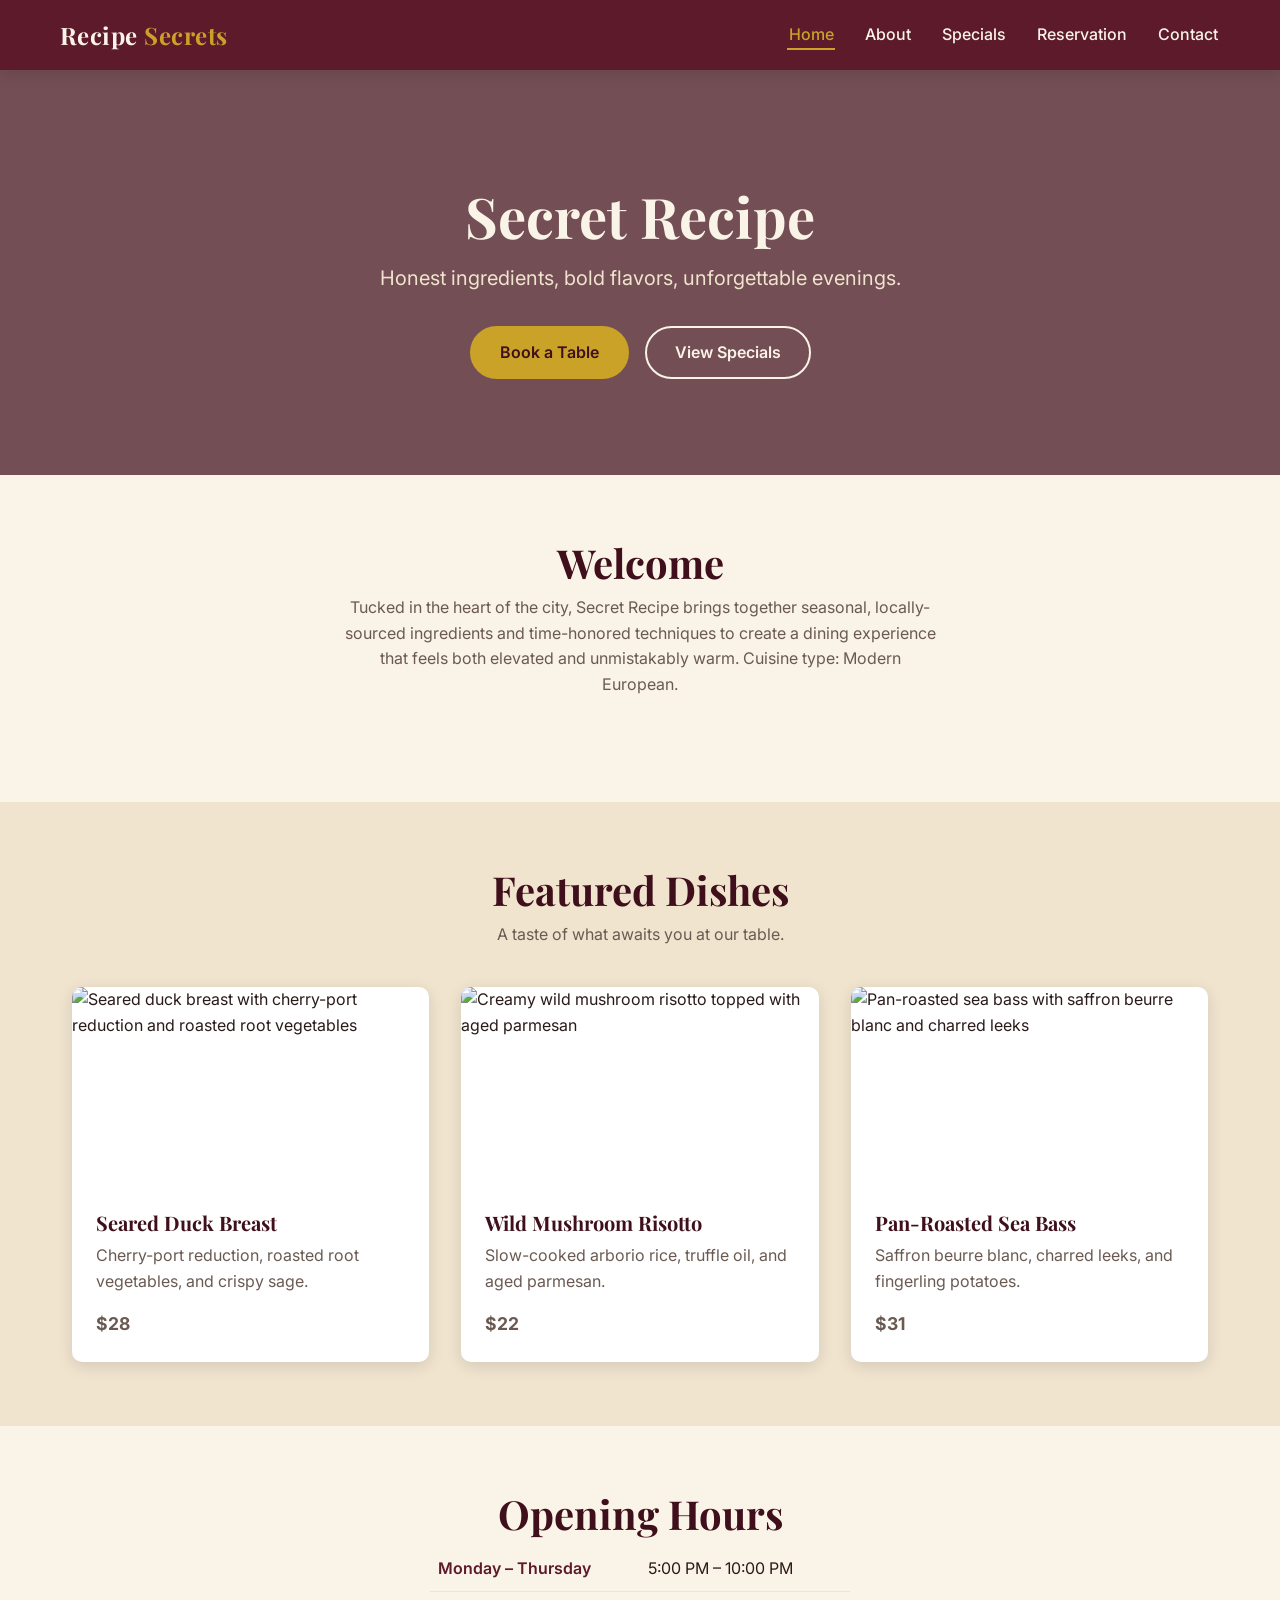
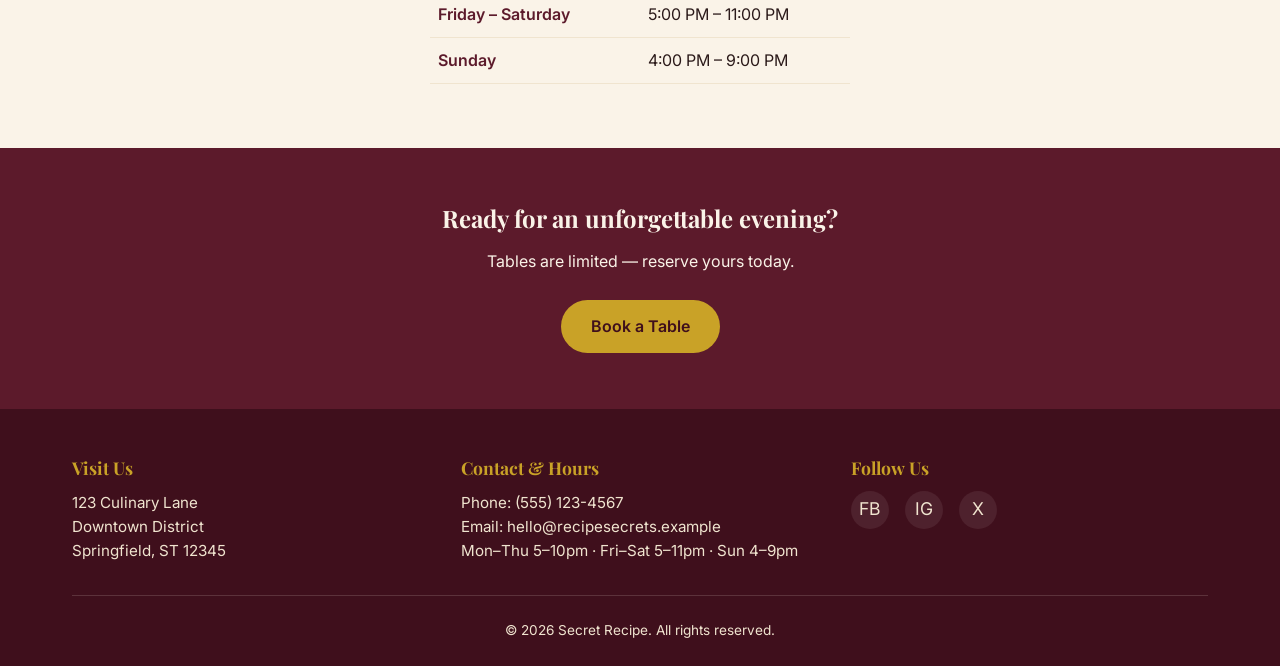
==== commit 76a1accb: "Rename restaurant to Secret Recipe Co-Authored-By: Claude Sonnet 5 <noreply@anthropic.com>" ====
--- a/index.html
+++ b/index.html
@@ -3,10 +3,10 @@
 <head>
   <meta charset="UTF-8" />
   <meta name="viewport" content="width=device-width, initial-scale=1.0" />
-  <title>Recipe Secrets Restaurant | Fine Dining & Reservations</title>
+  <title>Secret Recipe | Fine Dining & Reservations</title>
   <meta
     name="description"
-    content="Recipe Secrets Restaurant offers warm, upscale dining with seasonal dishes. View our specials, book a table, or learn our story."
+    content="Secret Recipe offers warm, upscale dining with seasonal dishes. View our specials, book a table, or learn our story."
   />
   <link rel="icon" href="data:image/svg+xml,<svg xmlns=%22http://www.w3.org/2000/svg%22 viewBox=%220 0 100 100%22><text y=%22.9em%22 font-size=%2290%22>🍽️</text></svg>" />
   <!-- TODO: replace favicon placeholder with a real brand icon (favicon.ico in root) -->
@@ -46,7 +46,7 @@
     <!-- Hero -->
     <section class="hero">
       <div class="hero-content">
-        <h1>Recipe Secrets Restaurant</h1>
+        <h1>Secret Recipe</h1>
         <p class="tagline"><!-- TODO: replace --> Honest ingredients, bold flavors, unforgettable evenings.</p>
         <div class="hero-actions">
           <a href="reservation.html" class="btn btn-primary">Book a Table</a>
@@ -61,7 +61,7 @@
         <h2 class="section-title">Welcome</h2>
         <p class="section-subtitle">
           <!-- TODO: replace -->
-          Tucked in the heart of the city, Recipe Secrets Restaurant brings together seasonal, locally-sourced
+          Tucked in the heart of the city, Secret Recipe brings together seasonal, locally-sourced
           ingredients and time-honored techniques to create a dining experience that feels both elevated and
           unmistakably warm. Cuisine type: <!-- TODO: replace --> Modern European.
         </p>
@@ -168,7 +168,7 @@
         </div>
       </div>
       <div class="footer-bottom">
-        <p>&copy; <span id="copyright-year">2026</span> Recipe Secrets Restaurant. All rights reserved.</p>
+        <p>&copy; <span id="copyright-year">2026</span> Secret Recipe. All rights reserved.</p>
       </div>
     </div>
   </footer>
--- a/css/styles.css
+++ b/css/styles.css
@@ -1,12 +1,12 @@
 /* =========================================================
    Recipe Secrets Restaurant — shared stylesheet
-   Palette: bright light blue, cream, gold accent
+   Palette: deep burgundy, cream, gold accent
    Headings: Playfair Display (serif) | Body: Inter (sans-serif)
    ========================================================= */
 
 :root {
-  --color-blue: #11689c;
-  --color-blue-dark: #073a5c;
+  --color-burgundy: #5c1a2b;
+  --color-burgundy-dark: #3f0f1c;
   --color-cream: #faf3e8;
   --color-cream-dark: #f0e4cf;
   --color-gold: #c9a227;
@@ -61,7 +61,7 @@
 h4 {
   font-family: var(--font-heading);
   line-height: 1.2;
-  color: var(--color-blue-dark);
+  color: var(--color-burgundy-dark);
 }
 
 .container {
@@ -76,7 +76,7 @@
   left: -999px;
   top: 0;
   background: var(--color-gold);
-  color: var(--color-blue-dark);
+  color: var(--color-burgundy-dark);
   padding: 0.5rem 1rem;
   z-index: 1000;
   font-weight: 600;
@@ -107,7 +107,7 @@
 
 .btn-primary {
   background-color: var(--color-gold);
-  color: var(--color-blue-dark);
+  color: var(--color-burgundy-dark);
 }
 
 .btn-primary:hover,
@@ -124,12 +124,12 @@
 .btn-secondary:hover,
 .btn-secondary:focus-visible {
   background-color: var(--color-cream);
-  color: var(--color-blue-dark);
+  color: var(--color-burgundy-dark);
 }
 
 /* ---------- Header / Nav ---------- */
 .site-header {
-  background-color: var(--color-blue-dark);
+  background-color: var(--color-burgundy);
   position: sticky;
   top: 0;
   z-index: 500;
@@ -223,7 +223,7 @@
     right: 0;
     height: 100vh;
     width: min(75vw, 300px);
-    background-color: var(--color-blue-dark);
+    background-color: var(--color-burgundy-dark);
     transform: translateX(100%);
     transition: transform 0.25s ease;
     padding: 5rem 1.5rem 2rem;
@@ -360,7 +360,7 @@
 
 .card-price {
   font-weight: 700;
-  color: var(--color-blue);
+  color: var(--color-burgundy);
   font-size: 1.1rem;
   margin-top: 1rem;
 }
@@ -378,7 +378,7 @@
   padding: 0.2rem 0.55rem;
   border-radius: 999px;
   background-color: var(--color-cream-dark);
-  color: var(--color-blue);
+  color: var(--color-burgundy);
   border: 1px solid var(--color-gold);
 }
 
@@ -400,12 +400,12 @@
 .hours-table th {
   width: 50%;
   font-weight: 600;
-  color: var(--color-blue);
+  color: var(--color-burgundy);
 }
 
 /* ---------- CTA band ---------- */
 .cta-band {
-  background-color: var(--color-blue-dark);
+  background-color: var(--color-burgundy);
   color: var(--color-cream);
   text-align: center;
   padding: 3.5rem 1.25rem;
@@ -500,7 +500,7 @@
 }
 
 .form-field .required {
-  color: var(--color-blue);
+  color: var(--color-burgundy);
 }
 
 .form-field input,
@@ -597,7 +597,7 @@
 
 /* ---------- Footer ---------- */
 .site-footer {
-  background-color: var(--color-blue-dark);
+  background-color: var(--color-burgundy-dark);
   color: var(--color-cream-dark);
   padding: 3rem 0 1.5rem;
 }
@@ -649,7 +649,7 @@
 .social-links a:hover,
 .social-links a:focus-visible {
   background-color: var(--color-gold);
-  color: var(--color-blue-dark);
+  color: var(--color-burgundy-dark);
 }
 
 .footer-bottom {
